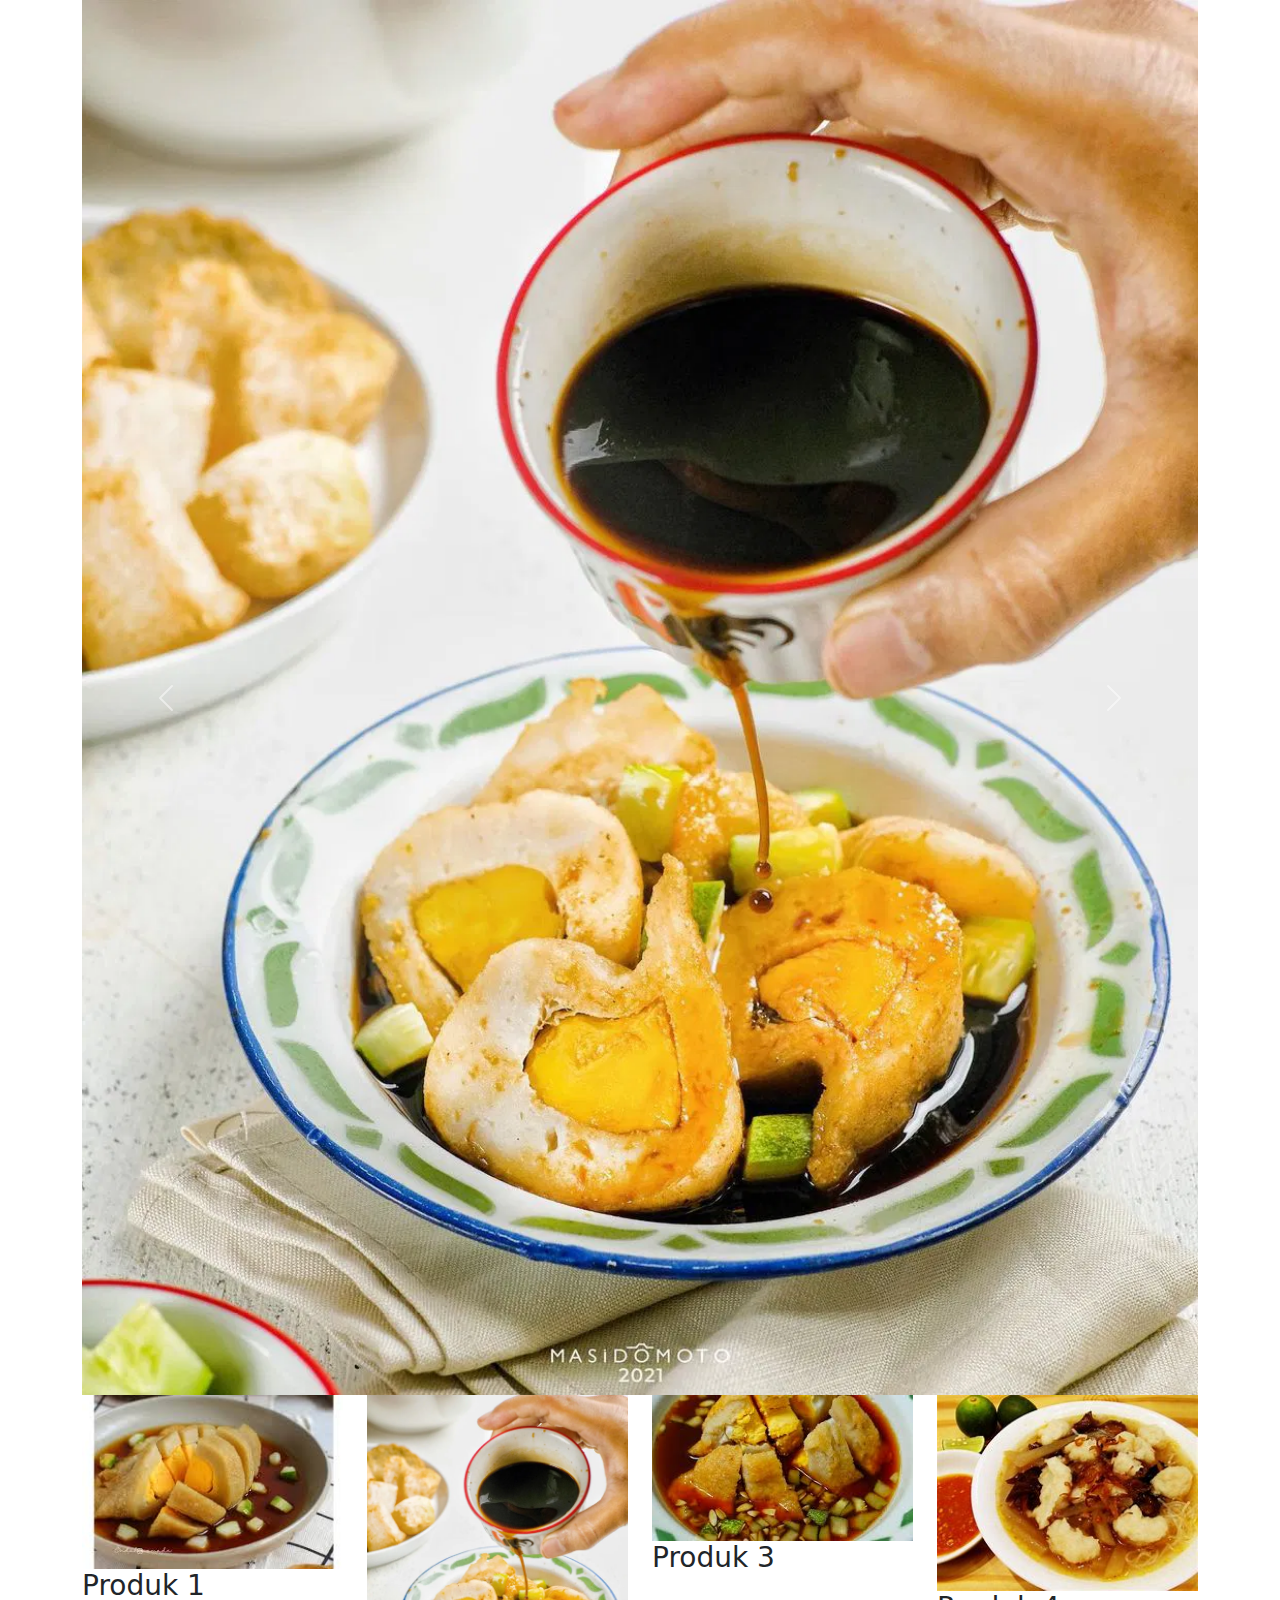
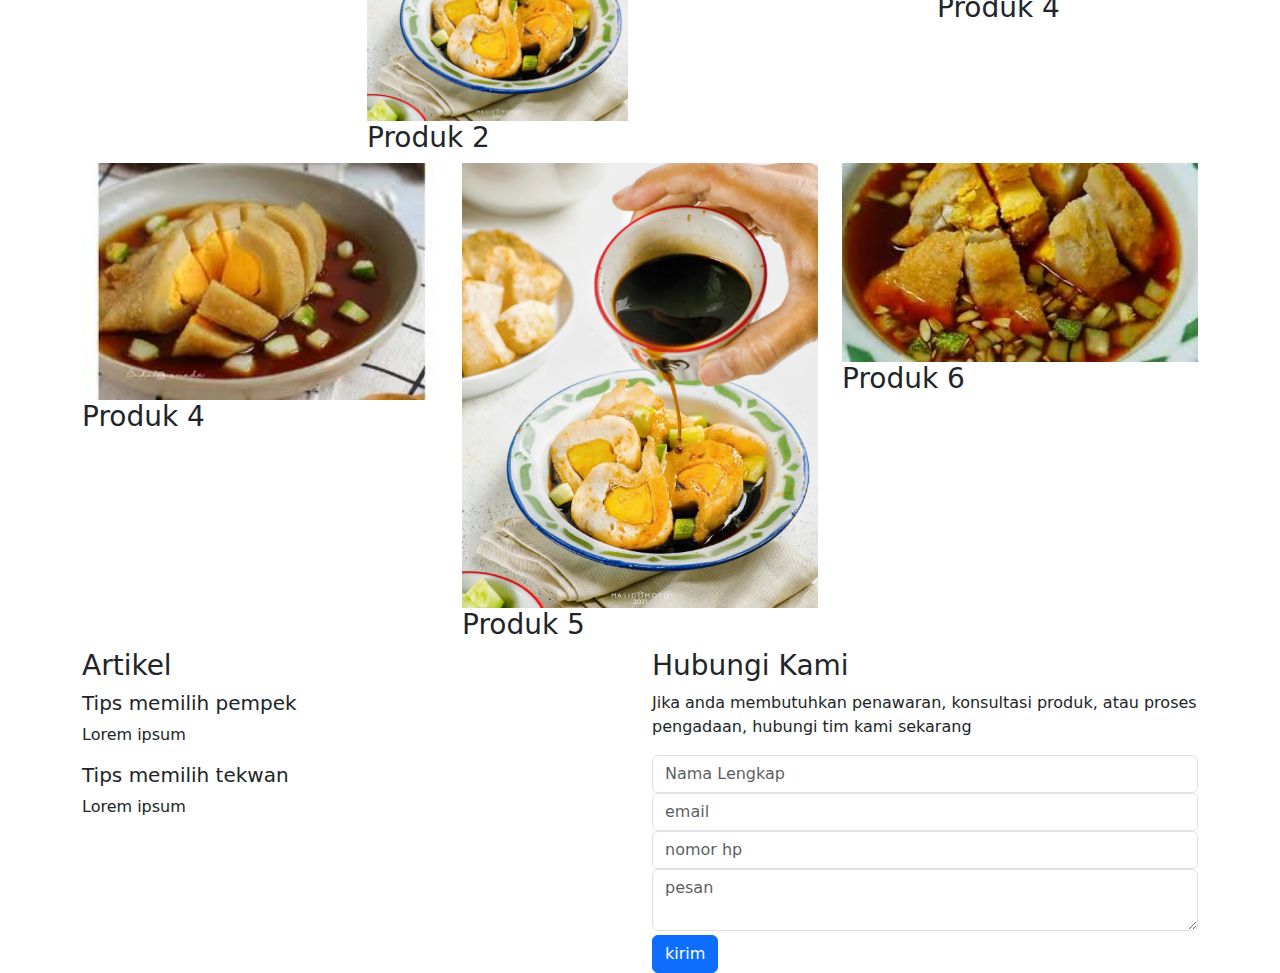
==== Bootstrap/index.html @ fcd61932 "Push" ====
<!DOCTYPE html>
<html lang="en">
<head>
    <meta charset="UTF-8">
    <meta name="viewport" content="width=device-width, initial-scale=1.0">
    <title>Document</title>
    <link href="https://cdn.jsdelivr.net/npm/bootstrap@5.3.3/dist/css/bootstrap.min.css" rel="stylesheet" 
    integrity="sha384-QWTKZyjpPEjISv5WaRU9OFeRpok6YctnYmDr5pNlyT2bRjXh0JMhjY6hW+ALEwIH" crossorigin="anonymous">
</head>
<body>
    <div class="container">
        <!-- carausel -->
        <div id="carouselExample" class="carousel slide">
            <div class="carousel-inner">
              <div class="carousel-item active">
                <img src="images/pempek kapal selam.webp" class="d-block w-100" alt="...">
              </div>
              <div class="carousel-item">
                <img src="images/pempek besak.jpg" class="d-block w-100" alt="...">
              </div>
              <div class="carousel-item">
                <img src="images/Tekwan.jpg" class="d-block w-100" alt="...">
              </div>
            </div>
            <button class="carousel-control-prev" type="button" data-bs-target="#carouselExample" data-bs-slide="prev">
              <span class="carousel-control-prev-icon" aria-hidden="true"></span>
              <span class="visually-hidden">Previous</span>
            </button>
            <button class="carousel-control-next" type="button" data-bs-target="#carouselExample" data-bs-slide="next">
              <span class="carousel-control-next-icon" aria-hidden="true"></span>
              <span class="visually-hidden">Next</span>
            </button>
          </div>
        <!-- img produk-->
        <div class="row">
            <div class="col-lg-3 col-sm-6">
                <img src="images/pempek.jpg" alt="" class="w-100"> <h3>Produk 1</h3>
            </div>
            <div class="col-lg-3 col-sm-6">
                <img src="images/pempek kapal selam.webp" alt="" class="w-100"> <h3>Produk 2</h3>
            </div>
            <div class="col-lg-3 col-sm-6">
                <img src="images/pempek besak.jpg"  alt="" class="w-100"> <h3>Produk 3</h3>
            </div>
            <div class="col-lg-3 col-sm-6">
                <img src="images/Tekwan.jpg"  alt="" class="w-100"> <h3>Produk 4</h3>
            </div>
        </div>
        <div class="row">
            <div class="col-lg-4 col-sm-12">
                <img src="images/pempek.jpg" alt="" class="w-100"> <h3>Produk 4</h3>
            </div>
            <div class="col-lg-4 col-sm-12">
                <img src="images/pempek kapal selam.webp" alt="" class="w-100"> <h3>Produk 5</h3>
            </div>
            <div class="col-lg-4 col-sm-12">
                <img src="images/pempek besak.jpg"  alt="" class="w-100"> <h3>Produk 6</h3>
            </div>
        </div>
        <!-- artikel dan hubungi kami -->
         <div class="row">
            <div class="col-lg-6 col-sm-12">
                <h3>Artikel</h3>
                <h5>Tips memilih pempek</h5>
                <p>Lorem ipsum</p>
                <h5>Tips memilih tekwan</h5>
                <p>Lorem ipsum</p>
            </div>
            <div class="col-lg-6 col-sm-12">
                <h3>Hubungi Kami</h3>
                <p>Jika anda membutuhkan penawaran, konsultasi produk, atau proses pengadaan, hubungi tim kami sekarang</p>
                <form action="" method="post">
                    <input type="text" name="nama" id="idnama" class="form-control" mt-1 placeholder="Nama Lengkap">
                    <input type="email" name="email" id="email" class="form-control" mt-1 placeholder="email">
                    <input type="text" name="hp" id="hp" class="form-control" mt-1 placeholder="nomor hp">
                    <textarea name="pesan" name="pesan" id="pesan" class="form-control" mt-1 placeholder="pesan"></textarea> 
                    <button type="submit" class="btn btn-primary mt-1">kirim</button>
                </form>
            </div>
         </div>

    </div>
    <script src="https://cdn.jsdelivr.net/npm/bootstrap@5.3.3/dist/js/bootstrap.bundle.min.js" integrity="sha384-YvpcrYf0tY3lHB60NNkmXc5s9fDVZLESaAA55NDzOxhy9GkcIdslK1eN7N6jIeHz" crossorigin="anonymous"></script>
</body>
</html>
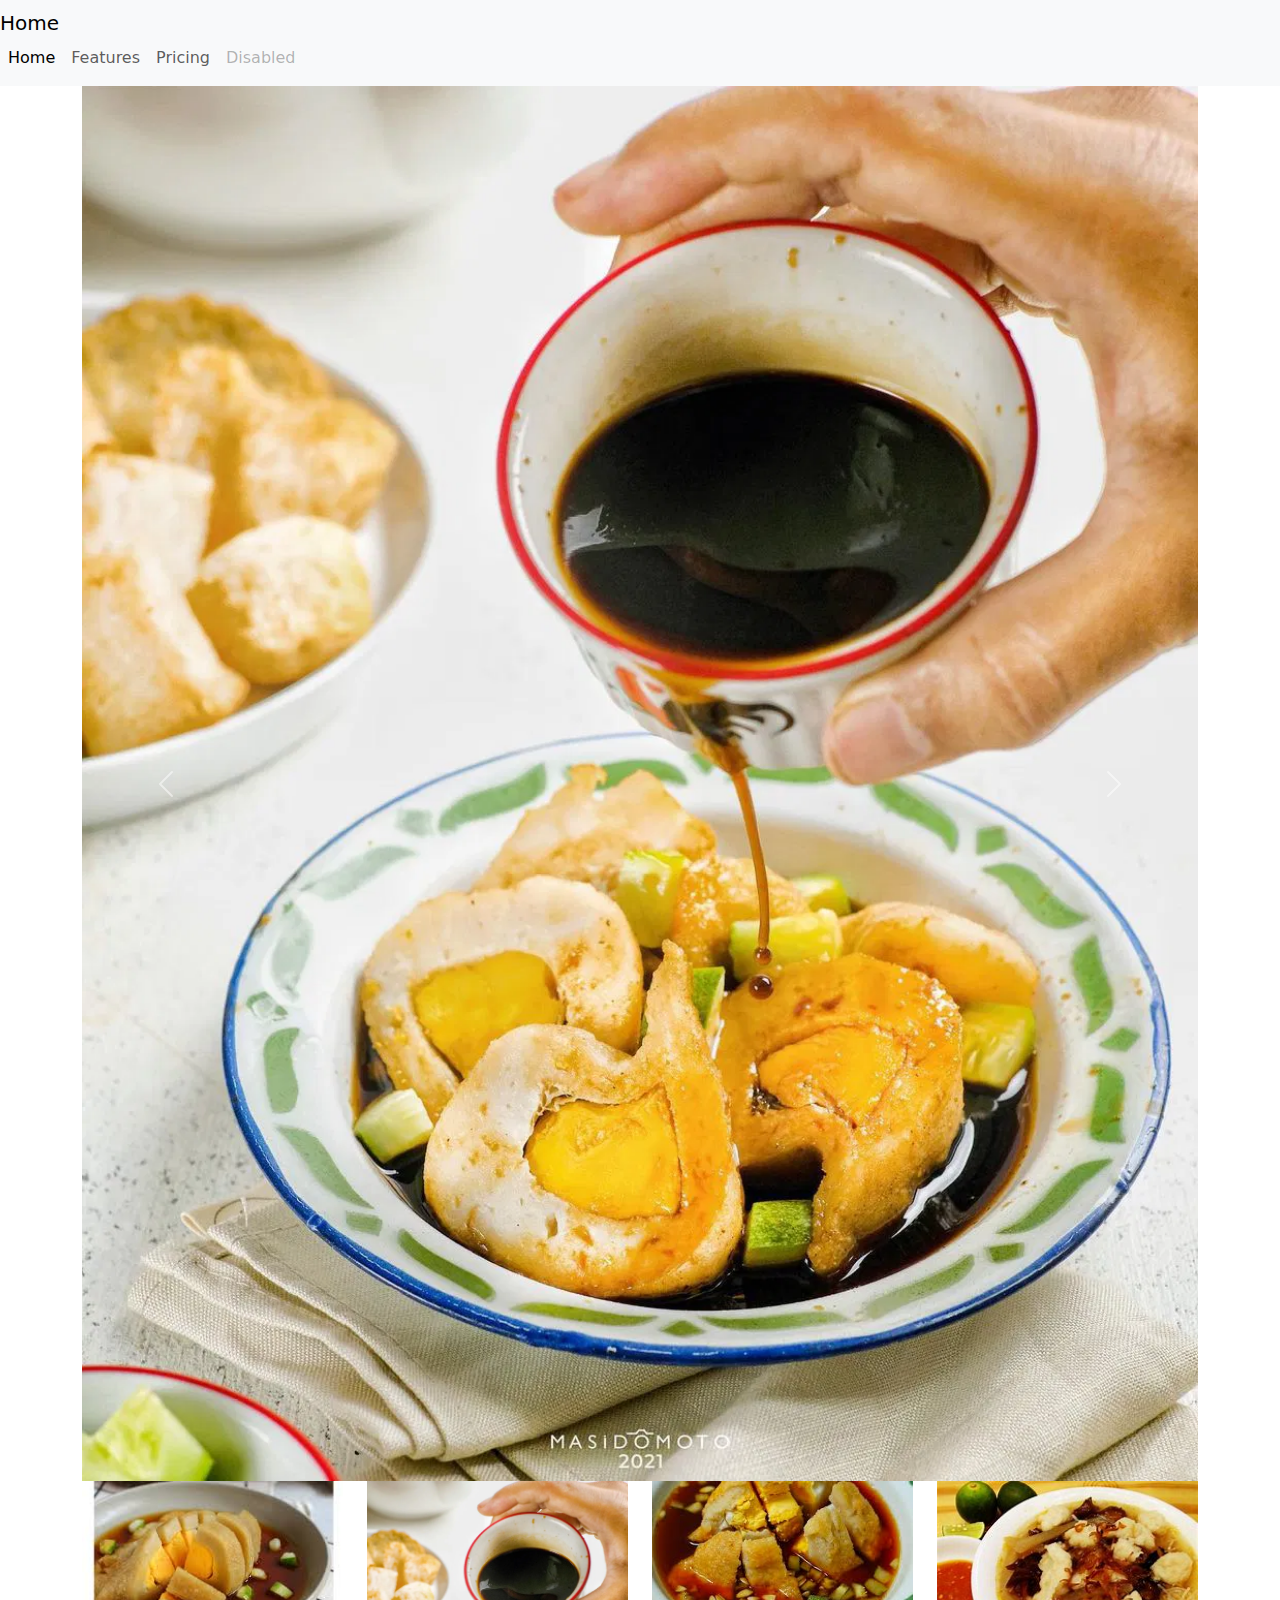
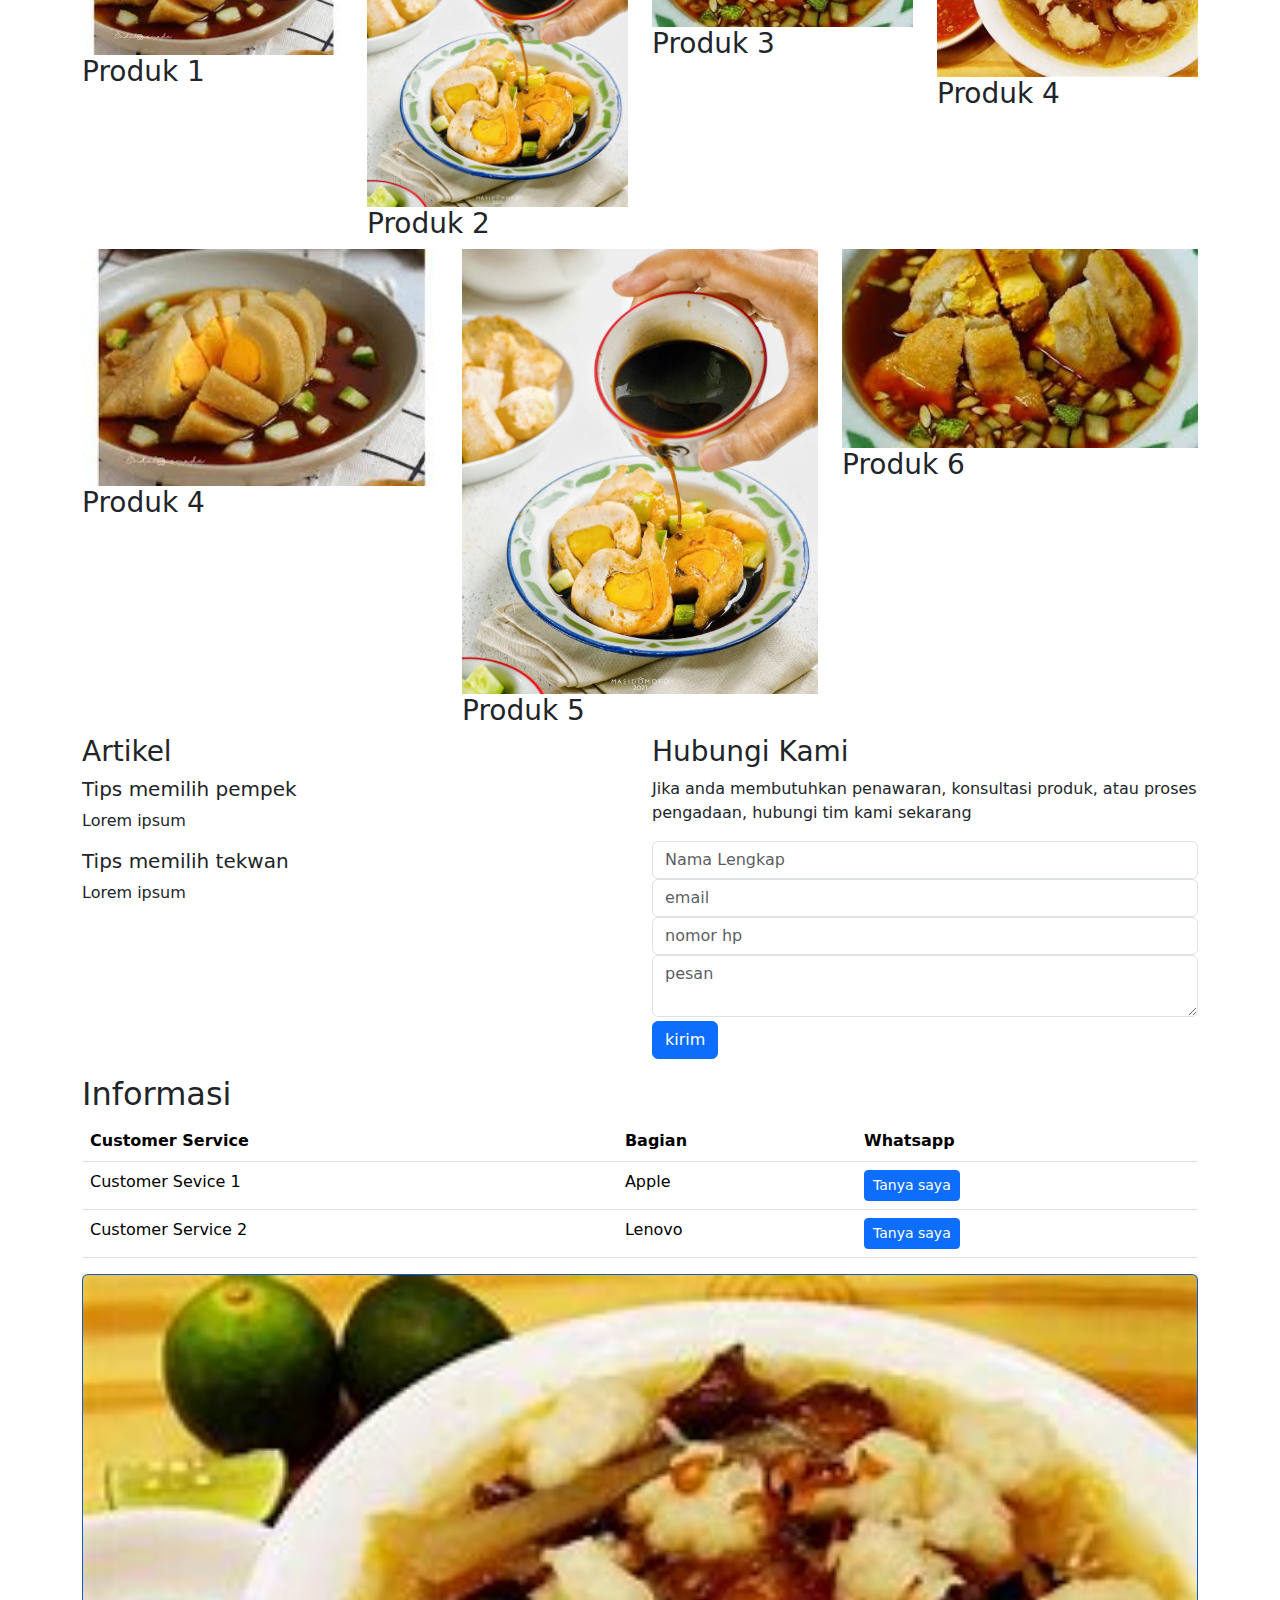
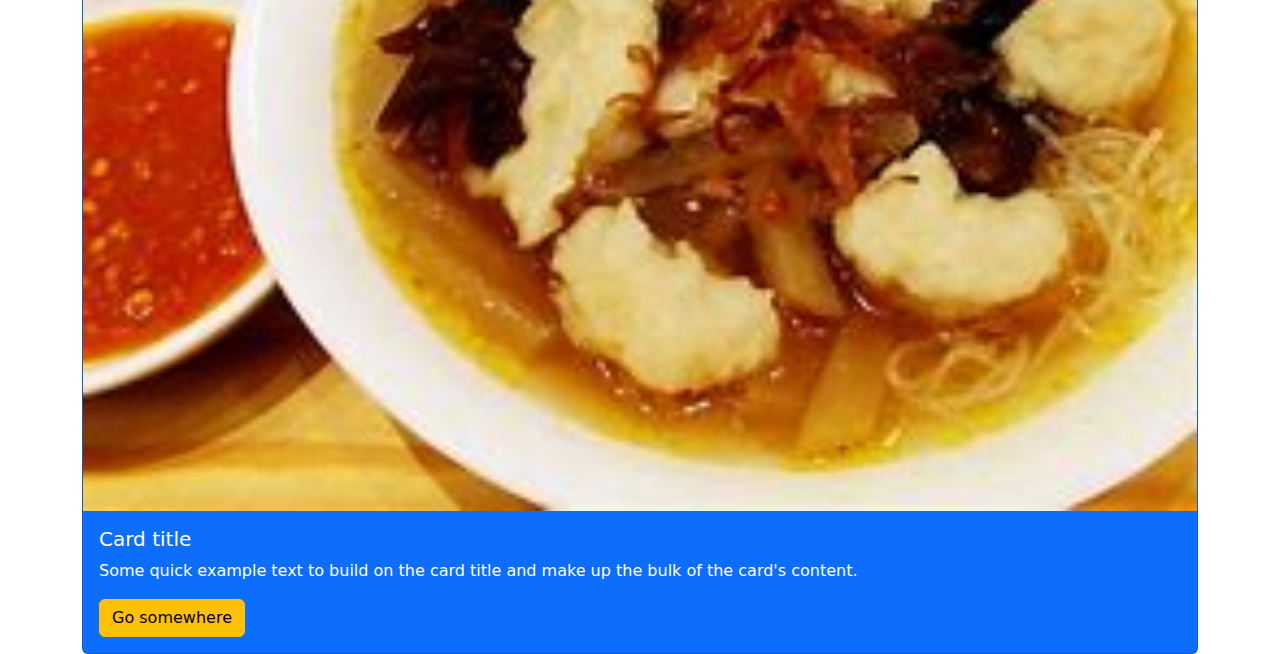
==== commit 9af7872a: "Push" ====
--- a/Bootstrap/index.html
+++ b/Bootstrap/index.html
@@ -8,6 +8,31 @@
     integrity="sha384-QWTKZyjpPEjISv5WaRU9OFeRpok6YctnYmDr5pNlyT2bRjXh0JMhjY6hW+ALEwIH" crossorigin="anonymous">
 </head>
 <body>
+    <!-- Navbar-->
+    <nav class="navbar navbar-expand-lg bg-body-tertiary">
+        <div class="Navbar-fluid">
+          <a class="navbar-brand" href="#">Home</a>
+          <button class="navbar-toggler" type="button" data-bs-toggle="collapse" data-bs-target="#navbarNav" aria-controls="navbarNav" aria-expanded="false" aria-label="Toggle navigation">
+            <span class="navbar-toggler-icon"></span>
+          </button>
+          <div class="collapse navbar-collapse" id="navbarNavAltMarkup">
+            <ul class="navbar-nav">
+              <li class="nav-item">
+                <a class="nav-link active" aria-current="page" href="index.html">Home</a>
+              </li>
+              <li class="nav-item">
+                <a class="nav-link" href="info.html">Features</a>
+              </li>
+              <li class="nav-item">
+                <a class="nav-link" href="produk.html">Pricing</a>
+              </li>
+              <li class="nav-item">
+                <a class="nav-link disabled" aria-disabled="true">Disabled</a>
+              </li>
+            </ul>
+          </div>
+        </div>
+      </nav>
     <div class="container">
         <!-- carausel -->
         <div id="carouselExample" class="carousel slide">
@@ -79,6 +104,36 @@
             </div>
          </div>
 
+         <h2 class="mt-3">Informasi</h2>
+         <table class="table">
+            <tr>
+                <th>Customer Service</th><th>Bagian</th><th>Whatsapp</th></th>
+            </tr>
+            <tr>
+                <td>Customer Sevice 1</td><td>Apple</td><td>
+                <a href="https://wa.me/6895639417983" class="btn btn-primary btn-sm">Tanya saya</a></td>
+            </tr>
+            <tr>
+                <td>Customer Service 2</td><td>Lenovo</td><td>
+                <a href="https://wa.me/6895639417983" class="btn btn-primary btn-sm">Tanya saya</a></td>
+            </tr>
+            </table>
+         </table>
+
+         <div class="row">
+         </div class="col-lg-3">
+         <div class="card bg-primary">
+            <img src="images/Tekwan.jpg"
+            class="card-img-top" alt="...">
+            <div class="card-body text-white">
+              <h5 class="card-title">Card title</h5>
+              <p class="card-text">Some quick example text to build on the card title and make up the bulk of the card's content.</p>
+              <a href="#" class="btn btn-warning">Go somewhere</a>
+            </div>
+          </div>
+          </div>
+          <div class="col-lg-3">
+          </div>
     </div>
     <script src="https://cdn.jsdelivr.net/npm/bootstrap@5.3.3/dist/js/bootstrap.bundle.min.js" integrity="sha384-YvpcrYf0tY3lHB60NNkmXc5s9fDVZLESaAA55NDzOxhy9GkcIdslK1eN7N6jIeHz" crossorigin="anonymous"></script>
 </body>
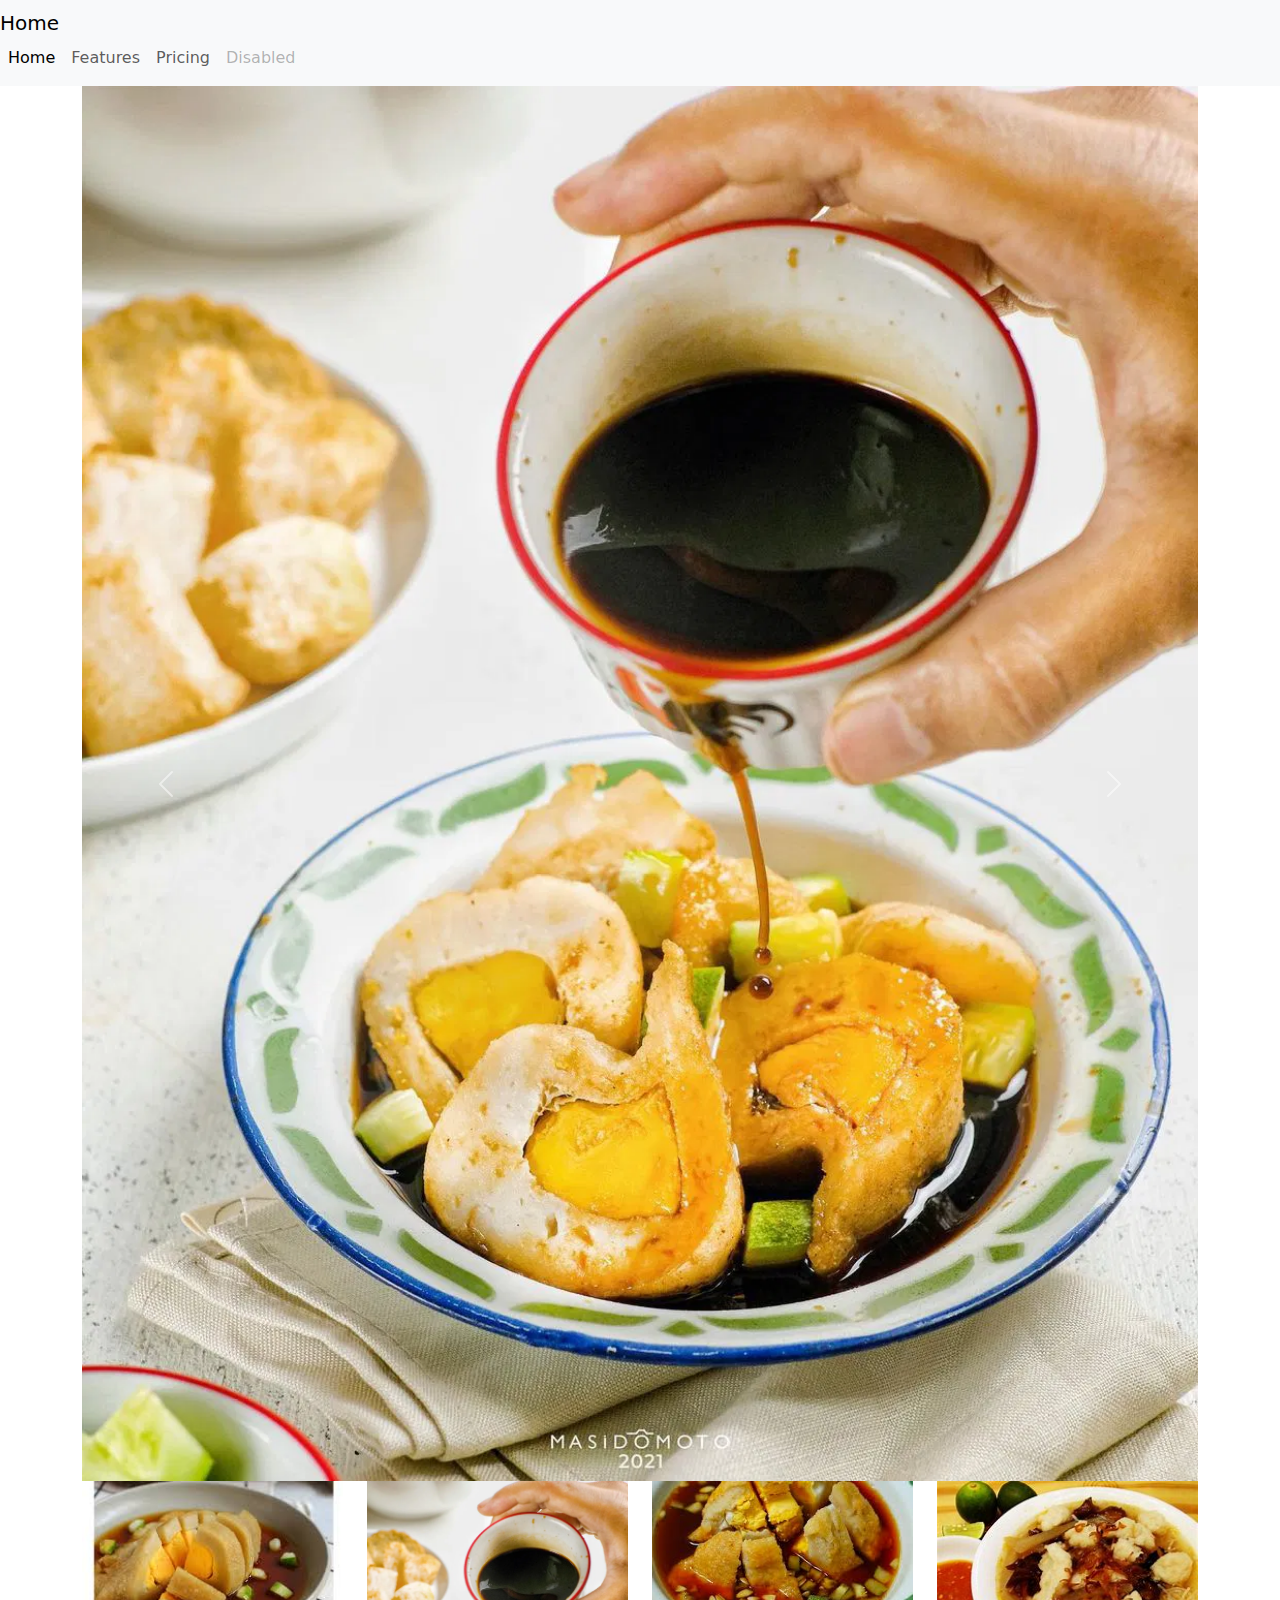
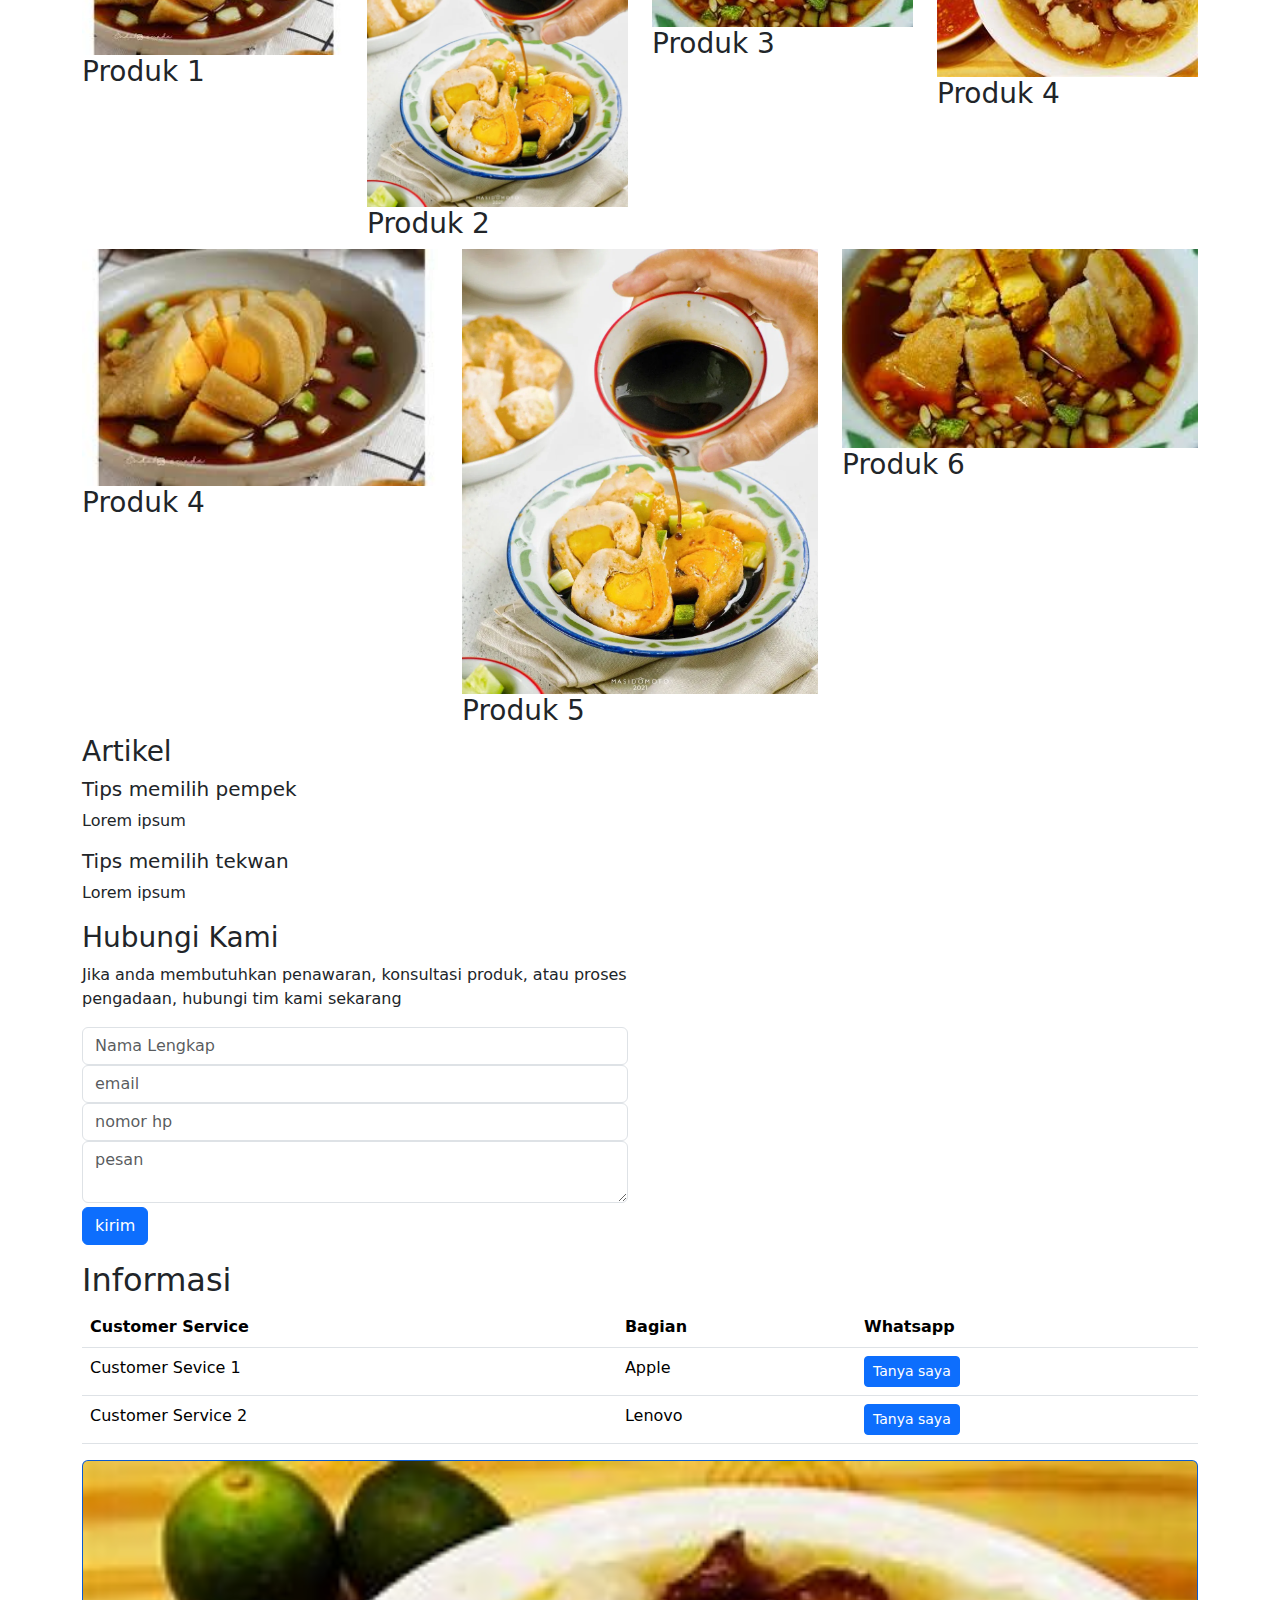
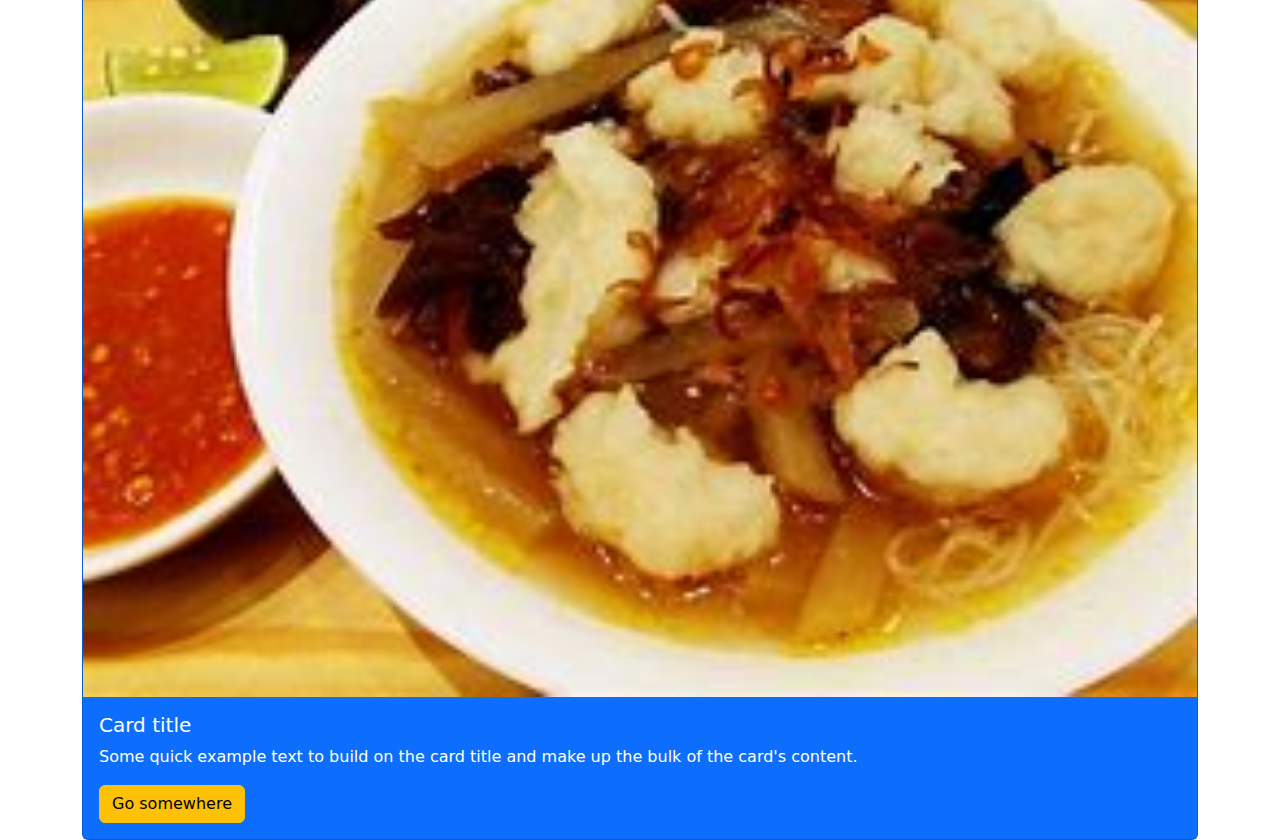
==== commit 952f3e36: "Push" ====
--- a/Bootstrap/index.html
+++ b/Bootstrap/index.html
@@ -91,6 +91,9 @@
                 <h5>Tips memilih tekwan</h5>
                 <p>Lorem ipsum</p>
             </div>
+            <div>
+              
+            </div>
             <div class="col-lg-6 col-sm-12">
                 <h3>Hubungi Kami</h3>
                 <p>Jika anda membutuhkan penawaran, konsultasi produk, atau proses pengadaan, hubungi tim kami sekarang</p>
@@ -134,6 +137,9 @@
           </div>
           <div class="col-lg-3">
           </div>
+          </div><div>
+            
+          </div>
     </div>
     <script src="https://cdn.jsdelivr.net/npm/bootstrap@5.3.3/dist/js/bootstrap.bundle.min.js" integrity="sha384-YvpcrYf0tY3lHB60NNkmXc5s9fDVZLESaAA55NDzOxhy9GkcIdslK1eN7N6jIeHz" crossorigin="anonymous"></script>
 </body>
